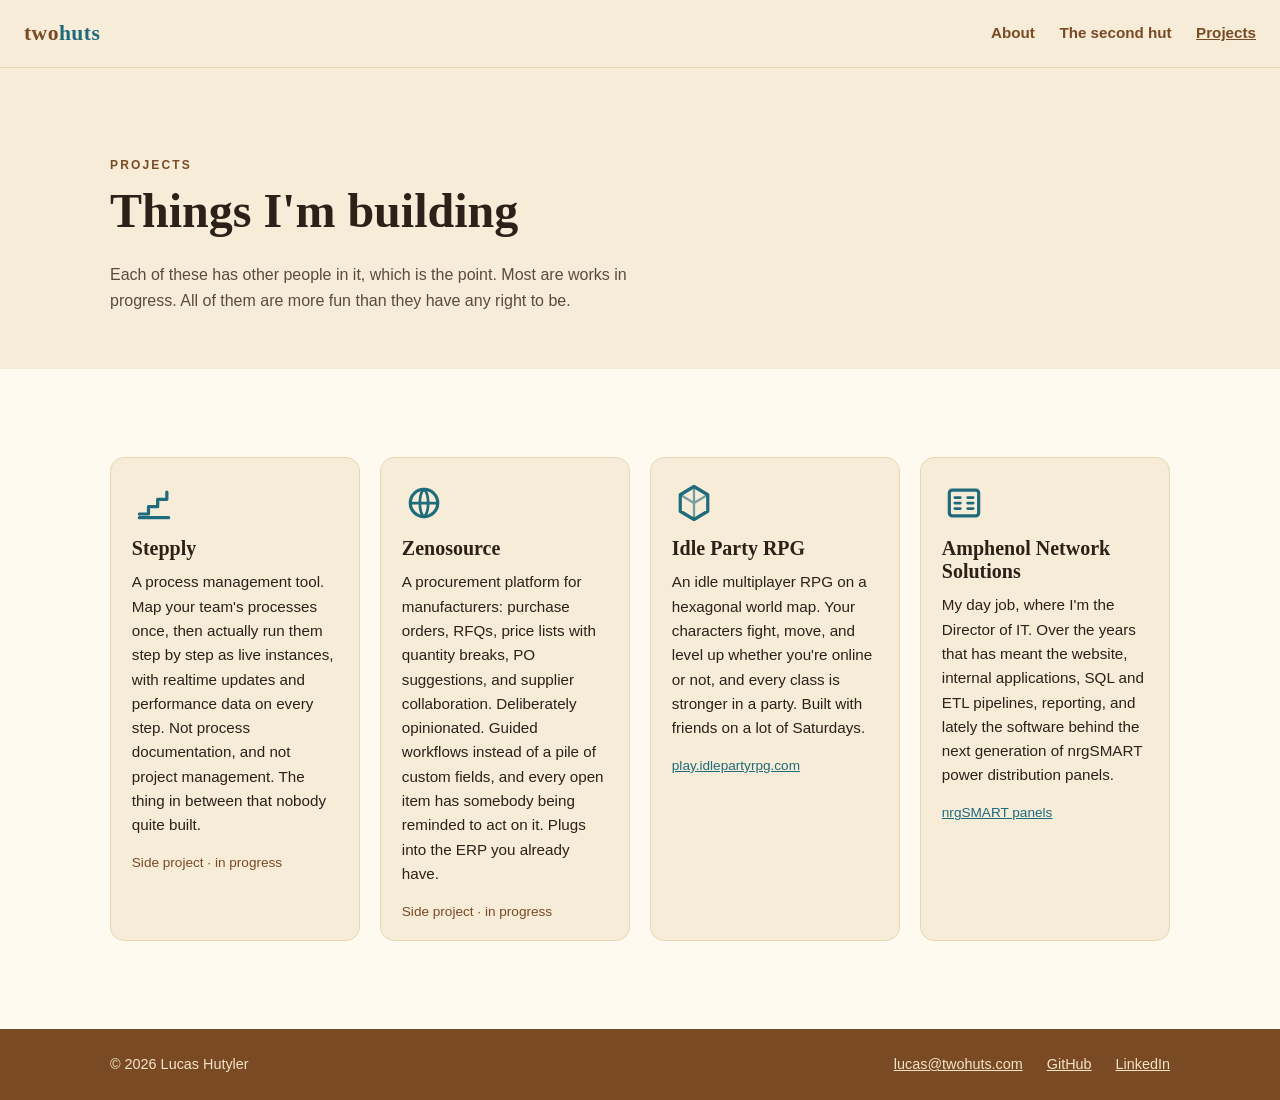
==== projects.html @ bd94ee76 "Story-focused homepage, projects page, hero fixes - Homepage now tells the story: who I am, how I go" ====
<!doctype html>
<html lang="en">
<head>
  <meta charset="utf-8">
  <meta name="viewport" content="width=device-width, initial-scale=1">
  <title>Projects · Two Huts</title>
  <meta name="description" content="What Lucas Hutyler is building: Stepply, Zenosource, Idle Party RPG, and the nrgSMART panels at Amphenol Network Solutions.">
  <link rel="stylesheet" href="styles.css">
  <link rel="icon" href="data:image/svg+xml,%3Csvg xmlns='http://www.w3.org/2000/svg' viewBox='0 0 64 64'%3E%3Crect width='64' height='64' rx='12' fill='%23f5e6c8'/%3E%3Cpath d='M8 30 L20 14 L32 30 Z M32 30 L44 14 L56 30 Z' fill='%23b8743a'/%3E%3Crect x='12' y='30' width='16' height='14' fill='%23e0b880'/%3E%3Crect x='36' y='30' width='16' height='14' fill='%23e0b880'/%3E%3Crect x='0' y='46' width='64' height='18' fill='%23d9c39a'/%3E%3C/svg%3E">
</head>
<body class="subpage">

<header class="topbar">
  <a class="brand" href="index.html">two<span>huts</span></a>
  <nav>
    <a href="index.html#about">About</a>
    <a href="index.html#second-hut">The second hut</a>
    <a href="projects.html" aria-current="page">Projects</a>
  </nav>
</header>

<main>
  <section class="section page-head">
    <div class="wrap">
      <p class="eyebrow">Projects</p>
      <h1>Things I'm building</h1>
      <p class="section-intro">Each of these has other people in it, which is the point. Most are works in progress. All of them are more fun than they have any right to be.</p>
    </div>
  </section>

  <section class="section alt">
    <div class="wrap">
      <ul class="cards">
        <li class="card">
          <div class="card-icon" aria-hidden="true">
            <svg viewBox="0 0 48 48"><path d="M8 36h10v-8h10v-8h10v-8" fill="none" stroke="currentColor" stroke-width="3.5" stroke-linecap="round" stroke-linejoin="round"/><path d="M8 40h32" stroke="currentColor" stroke-width="3.5" stroke-linecap="round"/></svg>
          </div>
          <h3>Stepply</h3>
          <p>A process management tool. Map your team's processes once, then actually run them step by step as live instances, with realtime updates and performance data on every step. Not process documentation, and not project management. The thing in between that nobody quite built.</p>
          <p class="meta">Side project · in progress</p>
        </li>

        <li class="card">
          <div class="card-icon" aria-hidden="true">
            <svg viewBox="0 0 48 48"><circle cx="24" cy="24" r="15" fill="none" stroke="currentColor" stroke-width="3.5"/><path d="M24 9c-6 5-6 25 0 30M24 9c6 5 6 25 0 30M9 24h30" fill="none" stroke="currentColor" stroke-width="3" stroke-linecap="round"/></svg>
          </div>
          <h3>Zenosource</h3>
          <p>A procurement platform for manufacturers: purchase orders, RFQs, price lists with quantity breaks, PO suggestions, and supplier collaboration. Deliberately opinionated. Guided workflows instead of a pile of custom fields, and every open item has somebody being reminded to act on it. Plugs into the ERP you already have.</p>
          <p class="meta">Side project · in progress</p>
        </li>

        <li class="card">
          <div class="card-icon" aria-hidden="true">
            <svg viewBox="0 0 48 48"><path d="M24 6l15 9v18l-15 9-15-9V15z" fill="none" stroke="currentColor" stroke-width="3.5" stroke-linejoin="round"/><path d="M24 6v36M9 15l15 9 15-9" fill="none" stroke="currentColor" stroke-width="2.5" stroke-linejoin="round" opacity=".6"/></svg>
          </div>
          <h3>Idle Party RPG</h3>
          <p>An idle multiplayer RPG on a hexagonal world map. Your characters fight, move, and level up whether you're online or not, and every class is stronger in a party. Built with friends on a lot of Saturdays.</p>
          <p class="meta"><a href="https://play.idlepartyrpg.com">play.idlepartyrpg.com</a></p>
        </li>

        <li class="card">
          <div class="card-icon" aria-hidden="true">
            <svg viewBox="0 0 48 48"><rect x="8" y="10" width="32" height="28" rx="3" fill="none" stroke="currentColor" stroke-width="3.5"/><path d="M14 18h6M14 24h6M14 30h6M28 18h6M28 24h6M28 30h6" stroke="currentColor" stroke-width="3" stroke-linecap="round"/></svg>
          </div>
          <h3>Amphenol Network Solutions</h3>
          <p>My day job, where I'm the Director of IT. Over the years that has meant the website, internal applications, SQL and ETL pipelines, reporting, and lately the software behind the next generation of nrgSMART power distribution panels.</p>
          <p class="meta"><a href="https://amphenol-ns.com/Our-Products/Power-Distribution/nrgILS">nrgSMART panels</a></p>
        </li>
      </ul>
    </div>
  </section>
</main>

<footer class="footer">
  <div class="wrap">
    <p>© <span id="year"></span> Lucas Hutyler</p>
    <p class="links">
      <a href="mailto:lucas@twohuts.com">lucas@twohuts.com</a>
      <a href="https://github.com/lucashutyler">GitHub</a>
      <a href="https://www.linkedin.com/in/luke-hutyler-49a66468">LinkedIn</a>
    </p>
  </div>
</footer>

<script src="script.js"></script>
</body>
</html>
---- styles.css ----
:root {
  --sand: #f6ecd8;
  --sand-deep: #e9d7b3;
  --sea: #2f8fa3;
  --sea-deep: #1f6b7c;
  --wood: #7a4a24;
  --wood-light: #b8743a;
  --ink: #2b2118;
  --ink-soft: #5c4b3b;
  --paper: #fffaf0;
  --max: 1100px;
  --radius: 14px;
  --font: -apple-system, BlinkMacSystemFont, "Segoe UI", Roboto, Helvetica, Arial, sans-serif;
  --serif: Georgia, "Times New Roman", serif;
}

* { box-sizing: border-box; }
html { scroll-behavior: smooth; }
body {
  margin: 0;
  font-family: var(--font);
  color: var(--ink);
  background: var(--sand);
  line-height: 1.6;
}
a { color: var(--sea-deep); }
h1, h2, h3 { font-family: var(--serif); font-weight: 700; line-height: 1.15; margin: 0 0 .5em; }
h2 { font-size: clamp(1.7rem, 3vw, 2.4rem); }
h3 { font-size: 1.25rem; }
p { margin: 0 0 1em; }

.wrap { max-width: var(--max); margin: 0 auto; padding: 0 1.25rem; }
.wrap.narrow { max-width: 720px; }

/* ---------- top bar ---------- */
.topbar {
  position: absolute;
  top: 0; left: 0; right: 0;
  z-index: 5;
  display: flex;
  justify-content: space-between;
  align-items: center;
  padding: 1rem 1.5rem;
}
.brand {
  font-family: var(--serif);
  font-size: 1.35rem;
  font-weight: 700;
  color: var(--wood);
  text-decoration: none;
  letter-spacing: .02em;
}
.brand span { color: var(--sea-deep); }
.topbar nav a {
  color: var(--wood);
  text-decoration: none;
  margin-left: 1.25rem;
  font-weight: 600;
  font-size: .95rem;
}
.topbar nav a:hover { text-decoration: underline; }

/* ---------- hero ---------- */
.hero {
  position: relative;
  min-height: 100svh;
  display: grid;
  grid-template-rows: 1fr auto;
  overflow: hidden;
  background: linear-gradient(#fbe3b6 0%, #f9c98a 55%, #f4a86d 100%);
}
.scene {
  position: absolute;
  inset: 0;
}
.scene svg {
  width: 100%;
  height: 100%;
  display: block;
}
.hero-copy {
  position: relative;
  z-index: 2;
  padding: clamp(5rem, 14vh, 9rem) 1.5rem 0;
  max-width: 560px;
  pointer-events: none;
}
.hero-copy > * { pointer-events: auto; width: fit-content; }
.eyebrow {
  text-transform: uppercase;
  letter-spacing: .18em;
  font-size: .75rem;
  color: var(--wood);
  font-weight: 700;
  margin-bottom: .5rem;
}
.hero h1 {
  font-size: clamp(2.4rem, 6vw, 4.2rem);
  color: var(--ink);
  margin-bottom: .3em;
}
.lede {
  font-size: clamp(1.05rem, 2vw, 1.3rem);
  color: var(--ink-soft);
  max-width: 34ch;
}
.hint {
  font-size: .85rem;
  color: var(--wood);
  opacity: .75;
}

/* hut interaction */
.hut { cursor: pointer; outline: none; }
.hut .hut-body { transition: transform .25s ease, filter .25s ease; }
.hut .shadow { transition: transform .25s ease, opacity .25s ease; }
.hut:hover .hut-body, .hut:focus-visible .hut-body, .hut.active .hut-body {
  transform: translateY(-8px);
  filter: drop-shadow(0 10px 8px rgba(80, 40, 10, .28));
}
.hut:hover .shadow, .hut:focus-visible .shadow, .hut.active .shadow { transform: scale(1.06); transform-origin: center; opacity: .35; }
.hut .sign { animation: sway 3s ease-in-out infinite; transform-origin: 0 -8px; }
@keyframes sway {
  0%, 100% { transform: rotate(-4deg); }
  50% { transform: rotate(4deg); }
}
.wave { animation: drift 6s linear infinite; }
.wave.w2 { animation-duration: 8s; animation-direction: reverse; }
.wave.w3 { animation-duration: 10s; }
@keyframes drift {
  from { transform: translateX(0); }
  to { transform: translateX(-60px); }
}
@media (prefers-reduced-motion: reduce) {
  .wave, .hut .sign { animation: none; }
}

.hut-captions {
  position: relative;
  z-index: 2;
  padding: 0 1.5rem 1.5rem;
  min-height: 5.5rem;
  pointer-events: none;
}
.caption.show { pointer-events: auto; }
.caption {
  display: none;
  background: rgba(255, 250, 240, .92);
  border: 1px solid rgba(122, 74, 36, .25);
  border-radius: var(--radius);
  padding: .9rem 1.1rem;
  max-width: 520px;
  color: var(--ink-soft);
  box-shadow: 0 8px 24px rgba(80, 40, 10, .12);
}
.caption strong { color: var(--ink); display: block; margin-bottom: .15rem; }
.caption.show { display: block; }

/* ---------- sections ---------- */
.section { padding: clamp(3rem, 8vw, 5.5rem) 0; }
.section.alt { background: var(--paper); }
.section-intro { color: var(--ink-soft); max-width: 60ch; margin-bottom: 2rem; }
.prose { max-width: 62ch; font-size: 1.05rem; }
.prose.two-col { max-width: none; display: grid; grid-template-columns: 1fr 1fr; gap: 2.5rem; }
.placeholder {
  color: var(--ink-soft);
  font-style: italic;
  border-left: 3px dashed var(--sand-deep);
  padding-left: .8rem;
}

/* ---------- project cards ---------- */
.cards {
  list-style: none;
  padding: 0;
  margin: 0;
  display: grid;
  grid-template-columns: repeat(auto-fit, minmax(230px, 1fr));
  gap: 1.25rem;
}
.card {
  background: var(--sand);
  border: 1px solid var(--sand-deep);
  border-radius: var(--radius);
  padding: 1.4rem 1.3rem 1.1rem;
  transition: transform .2s ease, box-shadow .2s ease;
}
.card:hover { transform: translateY(-3px); box-shadow: 0 10px 24px rgba(80, 40, 10, .12); }
.card-icon {
  width: 44px; height: 44px;
  color: var(--sea-deep);
  margin-bottom: .8rem;
}
.card-icon svg { width: 100%; height: 100%; }
.card p { font-size: .95rem; margin: 0; }

/* ---------- people ---------- */
.people {
  list-style: none;
  padding: 0;
  margin: 2rem 0;
  display: grid;
  grid-template-columns: repeat(auto-fit, minmax(300px, 1fr));
  gap: 1.5rem 2.5rem;
}
.people li { border-top: 2px solid var(--sand-deep); padding-top: 1rem; }
.people h3 { color: var(--wood); margin-bottom: .3rem; }
.people p { margin: 0; color: var(--ink-soft); }
.aside h3 { color: var(--wood); font-size: 1.1rem; }
.plain-list { padding-left: 1.1rem; margin: 0; color: var(--ink-soft); }
.plain-list li { margin-bottom: .35rem; }

.button {
  display: inline-block;
  background: var(--sea-deep);
  color: #fff;
  text-decoration: none;
  padding: .7rem 1.2rem;
  border-radius: 999px;
  font-weight: 600;
  transition: background .2s ease, transform .2s ease;
}
.button:hover { background: var(--sea); transform: translateY(-1px); }

/* ---------- subpages ---------- */
.subpage .topbar { position: sticky; background: var(--sand); border-bottom: 1px solid var(--sand-deep); }
.subpage .topbar a[aria-current="page"] { text-decoration: underline; }
.page-head { padding-bottom: 1.5rem; }
.page-head h1 { font-size: clamp(2rem, 4vw, 3rem); }
.card .meta { margin-top: .9rem; font-size: .85rem; color: var(--wood); }
.card p + p { margin-top: .6rem; }

/* ---------- footer ---------- */
.footer {
  background: var(--wood);
  color: #f3e3c8;
  padding: 1.5rem 0;
  font-size: .9rem;
}
.footer .wrap { display: flex; flex-wrap: wrap; justify-content: space-between; gap: .5rem 1.5rem; }
.footer p { margin: 0; }
.footer .links a { color: #f3e3c8; margin-right: 1.25rem; }
.footer .links a:last-child { margin-right: 0; }

/* ---------- responsive ---------- */
/* Below 960px the scene is cropped to the huts and sits under the copy (see script.js). */
@media (max-width: 959px) {
  .hero { min-height: 92svh; }
  .hero-copy { padding-top: 5rem; max-width: none; }
  .scene { top: auto; height: 62%; }
  .hut-captions { min-height: 0; }
  .caption { font-size: .92rem; }
}
@media (max-width: 720px) {
  .topbar { padding: .85rem 1rem; }
  .topbar nav a { margin-left: .8rem; font-size: .85rem; }
  .prose.two-col { grid-template-columns: 1fr; gap: 1rem; }
  .hero-copy { padding-top: 4.5rem; }
}
@media (max-width: 420px) {
  .topbar nav a { margin-left: .6rem; font-size: .78rem; }
  .brand { font-size: 1.15rem; }
}
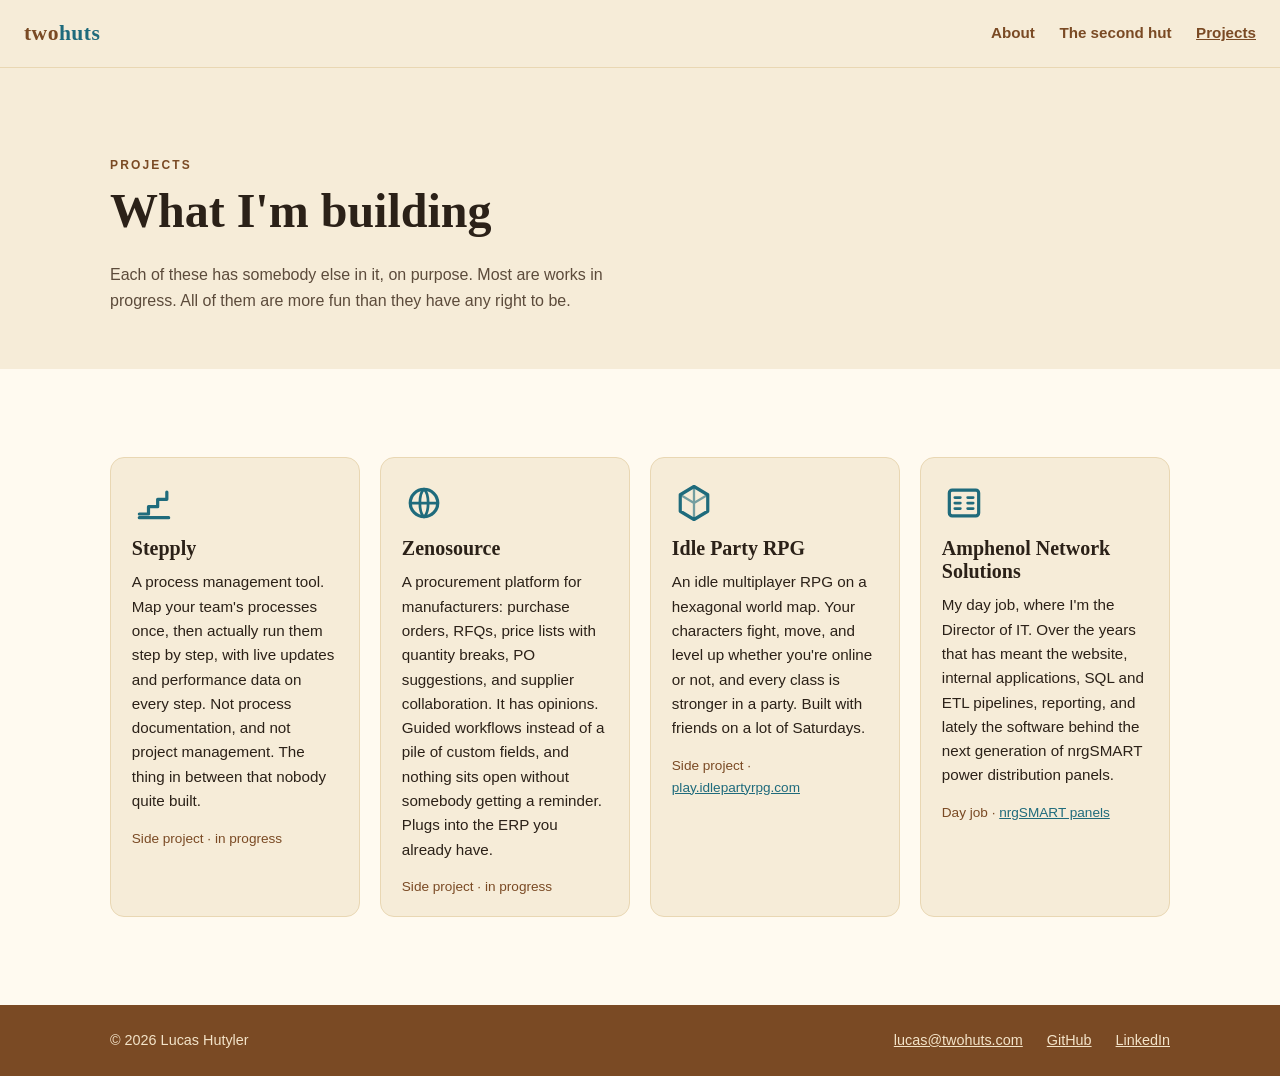
==== commit b465fcd9: "Editorial pass: premise in the eyebrow, end on the closer, a11y and launch fixes Prose and structure" ====
--- a/projects.html
+++ b/projects.html
@@ -4,9 +4,23 @@
   <meta charset="utf-8">
   <meta name="viewport" content="width=device-width, initial-scale=1">
   <title>Projects · Two Huts</title>
-  <meta name="description" content="What Lucas Hutyler is building: Stepply, Zenosource, Idle Party RPG, and the nrgSMART panels at Amphenol Network Solutions.">
+  <meta name="description" content="What Lucas Hutyler is building: Stepply, Zenosource, Idle Party RPG, and the software behind the nrgSMART panels at Amphenol Network Solutions.">
+  <link rel="canonical" href="https://twohuts.com/projects.html">
+  <meta name="theme-color" content="#f6ecd8">
+  <meta property="og:type" content="website">
+  <meta property="og:site_name" content="Two Huts">
+  <meta property="og:title" content="Projects · Two Huts">
+  <meta property="og:description" content="What Lucas Hutyler is building: Stepply, Zenosource, Idle Party RPG, and the software behind the nrgSMART panels at Amphenol Network Solutions.">
+  <meta property="og:url" content="https://twohuts.com/projects.html">
+  <meta property="og:image" content="https://twohuts.com/og.png">
+  <meta property="og:image:width" content="1200">
+  <meta property="og:image:height" content="630">
+  <meta property="og:image:alt" content="Two thatched huts on a sunset beach. Text reads: Lucas Hutyler. Software engineer since 2011. Happiest building things with other people.">
+  <meta name="twitter:card" content="summary_large_image">
   <link rel="stylesheet" href="styles.css">
-  <link rel="icon" href="data:image/svg+xml,%3Csvg xmlns='http://www.w3.org/2000/svg' viewBox='0 0 64 64'%3E%3Crect width='64' height='64' rx='12' fill='%23f5e6c8'/%3E%3Cpath d='M8 30 L20 14 L32 30 Z M32 30 L44 14 L56 30 Z' fill='%23b8743a'/%3E%3Crect x='12' y='30' width='16' height='14' fill='%23e0b880'/%3E%3Crect x='36' y='30' width='16' height='14' fill='%23e0b880'/%3E%3Crect x='0' y='46' width='64' height='18' fill='%23d9c39a'/%3E%3C/svg%3E">
+  <link rel="icon" href="favicon.png" sizes="32x32" type="image/png">
+  <link rel="icon" href="favicon.svg" type="image/svg+xml">
+  <link rel="apple-touch-icon" href="apple-touch-icon.png">
 </head>
 <body class="subpage">
 
@@ -23,8 +37,8 @@
   <section class="section page-head">
     <div class="wrap">
       <p class="eyebrow">Projects</p>
-      <h1>Things I'm building</h1>
-      <p class="section-intro">Each of these has other people in it, which is the point. Most are works in progress. All of them are more fun than they have any right to be.</p>
+      <h1>What I'm building</h1>
+      <p class="section-intro">Each of these has somebody else in it, on purpose. Most are works in progress. All of them are more fun than they have any right to be.</p>
     </div>
   </section>
 
@@ -35,8 +49,8 @@
           <div class="card-icon" aria-hidden="true">
             <svg viewBox="0 0 48 48"><path d="M8 36h10v-8h10v-8h10v-8" fill="none" stroke="currentColor" stroke-width="3.5" stroke-linecap="round" stroke-linejoin="round"/><path d="M8 40h32" stroke="currentColor" stroke-width="3.5" stroke-linecap="round"/></svg>
           </div>
-          <h3>Stepply</h3>
-          <p>A process management tool. Map your team's processes once, then actually run them step by step as live instances, with realtime updates and performance data on every step. Not process documentation, and not project management. The thing in between that nobody quite built.</p>
+          <h2>Stepply</h2>
+          <p>A process management tool. Map your team's processes once, then actually run them step by step, with live updates and performance data on every step. Not process documentation, and not project management. The thing in between that nobody quite built.</p>
           <p class="meta">Side project · in progress</p>
         </li>
 
@@ -44,8 +58,8 @@
           <div class="card-icon" aria-hidden="true">
             <svg viewBox="0 0 48 48"><circle cx="24" cy="24" r="15" fill="none" stroke="currentColor" stroke-width="3.5"/><path d="M24 9c-6 5-6 25 0 30M24 9c6 5 6 25 0 30M9 24h30" fill="none" stroke="currentColor" stroke-width="3" stroke-linecap="round"/></svg>
           </div>
-          <h3>Zenosource</h3>
-          <p>A procurement platform for manufacturers: purchase orders, RFQs, price lists with quantity breaks, PO suggestions, and supplier collaboration. Deliberately opinionated. Guided workflows instead of a pile of custom fields, and every open item has somebody being reminded to act on it. Plugs into the ERP you already have.</p>
+          <h2>Zenosource</h2>
+          <p>A procurement platform for manufacturers: purchase orders, RFQs, price lists with quantity breaks, PO suggestions, and supplier collaboration. It has opinions. Guided workflows instead of a pile of custom fields, and nothing sits open without somebody getting a reminder. Plugs into the ERP you already have.</p>
           <p class="meta">Side project · in progress</p>
         </li>
 
@@ -53,18 +67,18 @@
           <div class="card-icon" aria-hidden="true">
             <svg viewBox="0 0 48 48"><path d="M24 6l15 9v18l-15 9-15-9V15z" fill="none" stroke="currentColor" stroke-width="3.5" stroke-linejoin="round"/><path d="M24 6v36M9 15l15 9 15-9" fill="none" stroke="currentColor" stroke-width="2.5" stroke-linejoin="round" opacity=".6"/></svg>
           </div>
-          <h3>Idle Party RPG</h3>
+          <h2>Idle Party RPG</h2>
           <p>An idle multiplayer RPG on a hexagonal world map. Your characters fight, move, and level up whether you're online or not, and every class is stronger in a party. Built with friends on a lot of Saturdays.</p>
-          <p class="meta"><a href="https://play.idlepartyrpg.com">play.idlepartyrpg.com</a></p>
+          <p class="meta">Side project · <a href="https://play.idlepartyrpg.com">play.idlepartyrpg.com</a></p>
         </li>
 
         <li class="card">
           <div class="card-icon" aria-hidden="true">
             <svg viewBox="0 0 48 48"><rect x="8" y="10" width="32" height="28" rx="3" fill="none" stroke="currentColor" stroke-width="3.5"/><path d="M14 18h6M14 24h6M14 30h6M28 18h6M28 24h6M28 30h6" stroke="currentColor" stroke-width="3" stroke-linecap="round"/></svg>
           </div>
-          <h3>Amphenol Network Solutions</h3>
+          <h2>Amphenol Network Solutions</h2>
           <p>My day job, where I'm the Director of IT. Over the years that has meant the website, internal applications, SQL and ETL pipelines, reporting, and lately the software behind the next generation of nrgSMART power distribution panels.</p>
-          <p class="meta"><a href="https://amphenol-ns.com/Our-Products/Power-Distribution/nrgILS">nrgSMART panels</a></p>
+          <p class="meta">Day job · <a href="https://amphenol-ns.com/Our-Products/Power-Distribution/nrgILS">nrgSMART panels</a></p>
         </li>
       </ul>
     </div>
@@ -73,7 +87,7 @@
 
 <footer class="footer">
   <div class="wrap">
-    <p>© <span id="year"></span> Lucas Hutyler</p>
+    <p>© <span id="year">2026</span> Lucas Hutyler</p>
     <p class="links">
       <a href="mailto:lucas@twohuts.com">lucas@twohuts.com</a>
       <a href="https://github.com/lucashutyler">GitHub</a>
--- a/styles.css
+++ b/styles.css
@@ -4,7 +4,6 @@
   --sea: #2f8fa3;
   --sea-deep: #1f6b7c;
   --wood: #7a4a24;
-  --wood-light: #b8743a;
   --ink: #2b2118;
   --ink-soft: #5c4b3b;
   --paper: #fffaf0;
@@ -16,6 +15,7 @@
 
 * { box-sizing: border-box; }
 html { scroll-behavior: smooth; }
+@media (prefers-reduced-motion: reduce) { html { scroll-behavior: auto; } }
 body {
   margin: 0;
   font-family: var(--font);
@@ -63,6 +63,7 @@
 /* ---------- hero ---------- */
 .hero {
   position: relative;
+  min-height: 100vh;
   min-height: 100svh;
   display: grid;
   grid-template-rows: 1fr auto;
@@ -107,32 +108,60 @@
 .hint {
   font-size: .85rem;
   color: var(--wood);
-  opacity: .75;
 }
 
 /* hut interaction */
 .hut { cursor: pointer; outline: none; }
 .hut .hut-body { transition: transform .25s ease, filter .25s ease; }
-.hut .shadow { transition: transform .25s ease, opacity .25s ease; }
+.hut .shadow { transition: transform .25s ease, opacity .25s ease; transform-box: fill-box; transform-origin: center; }
 .hut:hover .hut-body, .hut:focus-visible .hut-body, .hut.active .hut-body {
   transform: translateY(-8px);
   filter: drop-shadow(0 10px 8px rgba(80, 40, 10, .28));
 }
-.hut:hover .shadow, .hut:focus-visible .shadow, .hut.active .shadow { transform: scale(1.06); transform-origin: center; opacity: .35; }
+.hut:hover .shadow, .hut:focus-visible .shadow, .hut.active .shadow { transform: scale(1.06); opacity: .35; }
 .hut .sign { animation: sway 3s ease-in-out infinite; transform-origin: 0 -8px; }
 @keyframes sway {
   0%, 100% { transform: rotate(-4deg); }
   50% { transform: rotate(4deg); }
 }
-.wave { animation: drift 6s linear infinite; }
-.wave.w2 { animation-duration: 8s; animation-direction: reverse; }
-.wave.w3 { animation-duration: 10s; }
+.wave { animation: drift 9s linear infinite; }
+.wave.w2 { animation-duration: 12s; animation-direction: reverse; }
+.wave.w3 { animation-duration: 15s; }
+/* Each wave repeats every 120 units (crest + trough), so shift a full period per loop. */
 @keyframes drift {
   from { transform: translateX(0); }
-  to { transform: translateX(-60px); }
-}
+  to { transform: translateX(-120px); }
+}
+/* ---------- gulls: gentle wandering sway ---------- */
+.gull { animation: gull-sway 7s ease-in-out infinite; }
+.gull2 { animation-duration: 9s; animation-delay: -3s; }
+.gull3 { animation-duration: 8s; animation-delay: -5s; }
+@keyframes gull-sway {
+  0%, 100% { transform: translate(0, 0) rotate(0deg); }
+  25% { transform: translate(7px, -5px) rotate(4deg); }
+  50% { transform: translate(15px, 1px) rotate(-2deg); }
+  75% { transform: translate(6px, 6px) rotate(3deg); }
+}
+
+/* ---------- snorkeler: drifts gently between the two huts ---------- */
+.snorkeler {
+  animation: snorkel-swim 48s ease-in-out infinite;
+}
+.snorkeler .bob { animation: snorkel-bob 3.2s ease-in-out infinite; }
+@keyframes snorkel-swim {
+  0%   { transform: translateX(-160px) scaleX(1); }
+  48%  { transform: translateX(160px) scaleX(1); }
+  50%  { transform: translateX(160px) scaleX(-1); }
+  98%  { transform: translateX(-160px) scaleX(-1); }
+  100% { transform: translateX(-160px) scaleX(1); }
+}
+@keyframes snorkel-bob {
+  0%, 100% { transform: translateY(0); }
+  50% { transform: translateY(2px); }
+}
+
 @media (prefers-reduced-motion: reduce) {
-  .wave, .hut .sign { animation: none; }
+  .wave, .hut .sign, .gull, .snorkeler, .snorkeler .bob { animation: none; }
 }
 
 .hut-captions {
@@ -162,12 +191,6 @@
 .section-intro { color: var(--ink-soft); max-width: 60ch; margin-bottom: 2rem; }
 .prose { max-width: 62ch; font-size: 1.05rem; }
 .prose.two-col { max-width: none; display: grid; grid-template-columns: 1fr 1fr; gap: 2.5rem; }
-.placeholder {
-  color: var(--ink-soft);
-  font-style: italic;
-  border-left: 3px dashed var(--sand-deep);
-  padding-left: .8rem;
-}
 
 /* ---------- project cards ---------- */
 .cards {
@@ -193,6 +216,7 @@
 }
 .card-icon svg { width: 100%; height: 100%; }
 .card p { font-size: .95rem; margin: 0; }
+.card h2 { font-size: 1.25rem; }
 
 /* ---------- people ---------- */
 .people {
@@ -245,7 +269,7 @@
 /* ---------- responsive ---------- */
 /* Below 960px the scene is cropped to the huts and sits under the copy (see script.js). */
 @media (max-width: 959px) {
-  .hero { min-height: 92svh; }
+  .hero { min-height: 92vh; min-height: 92svh; }
   .hero-copy { padding-top: 5rem; max-width: none; }
   .scene { top: auto; height: 62%; }
   .hut-captions { min-height: 0; }
@@ -261,3 +285,127 @@
   .topbar nav a { margin-left: .6rem; font-size: .78rem; }
   .brand { font-size: 1.15rem; }
 }
+
+/* ---------- second hut stage ---------- */
+.js .people { display: none; }
+html:not(.js) .hut-stage { display: none; }
+
+.hut-stage {
+  display: grid;
+  grid-template-columns: minmax(280px, 400px) 1fr;
+  gap: 2rem 3.5rem;
+  align-items: start;
+  margin: 2rem 0 1.5rem;
+}
+.stage-svg { width: 100%; height: auto; display: block; overflow: visible; }
+.visitor-blurb { min-height: 8rem; transition: opacity .3s ease; padding: 0 .25rem; }
+.visitor-blurb.swap { opacity: 0; }
+.visitor-name { color: var(--wood); margin: .5rem 0 .3rem; font-size: 1.3rem; font-family: var(--serif); font-weight: 700; line-height: 1.15; }
+.visitor-text { margin: 0; color: var(--ink-soft); }
+
+.cloud-hint { color: var(--ink-soft); font-size: .95rem; text-align: center; margin-bottom: 1rem; }
+.cloud {
+  display: flex;
+  flex-wrap: wrap;
+  justify-content: center;
+  align-items: center;
+  gap: .7rem 1rem;
+  padding: 1rem .5rem;
+}
+.chip {
+  --chip: var(--wood);
+  font-family: var(--serif);
+  font-weight: 700;
+  line-height: 1.1;
+  color: var(--chip);
+  background: var(--paper);
+  border: 2px solid var(--sand-deep);
+  border-radius: 999px;
+  padding: .35em .85em;
+  cursor: pointer;
+  transform: rotate(var(--tilt, 0deg));
+  transition: transform .2s ease, background .2s ease, border-color .2s ease, color .2s ease, box-shadow .2s ease;
+}
+.chip.s1 { font-size: .95rem; }
+.chip.s2 { font-size: 1.2rem; }
+.chip.s3 { font-size: 1.5rem; }
+.chip:hover, .chip:focus-visible { transform: rotate(0deg) translateY(-2px) scale(1.05); border-color: var(--chip); }
+.chip:focus-visible { outline: 3px solid var(--sea-deep); outline-offset: 3px; }
+.chip[aria-pressed="true"] {
+  background: var(--chip);
+  border-color: var(--chip);
+  color: #fff;
+  transform: rotate(0deg) scale(1.08);
+  box-shadow: 0 6px 16px rgba(80, 40, 10, .18);
+}
+
+/* visitors walk in from the left and leave to the right */
+.visitor { animation: walk-in .9s cubic-bezier(.2,.7,.3,1) both; }
+.visitor .bob { animation: bob .3s ease-in-out 3; }
+.visitor.leave { animation: walk-out .55s ease-in both; }
+.visitor.leave .bob { animation: bob .28s ease-in-out 2; }
+@keyframes walk-in {
+  from { transform: translateX(-150px); opacity: 0; }
+  20% { opacity: 1; }
+  to { transform: translateX(0); opacity: 1; }
+}
+@keyframes walk-out {
+  from { transform: translateX(0); opacity: 1; }
+  80% { opacity: 1; }
+  to { transform: translateX(150px); opacity: 0; }
+}
+@keyframes bob {
+  0%, 100% { transform: translateY(0); }
+  50% { transform: translateY(-4px); }
+}
+@media (prefers-reduced-motion: reduce) {
+  .visitor, .visitor.leave, .visitor .bob { animation: none; }
+  .visitor.leave { display: none; }
+}
+
+@media (max-width: 800px) {
+  .hut-stage { grid-template-columns: 1fr; gap: 1rem; }
+  .stage { max-width: 360px; margin: 0 auto; }
+  .visitor-blurb { min-height: 0; }
+}
+
+/* ---------- the 2017 sketch ---------- */
+.name-story {
+  display: grid;
+  grid-template-columns: 1fr minmax(240px, 340px);
+  gap: 1.5rem 3rem;
+  align-items: center;
+}
+.sketch {
+  margin: 0;
+  background: #fffdf7;
+  background-image: repeating-linear-gradient(to bottom, transparent 0 27px, rgba(120, 160, 200, .25) 27px 28px);
+  border: 1px solid var(--sand-deep);
+  border-radius: 6px;
+  padding: 1rem 1rem .6rem;
+  box-shadow: 0 8px 22px rgba(80, 40, 10, .1);
+  transform: rotate(-1.5deg);
+}
+.sketch-svg { width: 100%; height: auto; display: block; }
+.sketch figcaption { font-size: .8rem; color: var(--ink-soft); font-style: italic; text-align: center; margin-top: .4rem; }
+
+/* draw-on when scrolled into view */
+.js .sketch .ink path { stroke-dasharray: 1; stroke-dashoffset: 1; }
+.js .sketch .ink path[fill="#2b2118"] { fill-opacity: 0; }
+.sketch.drawn .ink path { animation: draw 1.1s ease-out forwards; }
+.sketch.drawn .stroke-group:nth-child(1) path { animation-delay: .1s; }
+.sketch.drawn .stroke-group:nth-child(2) path { animation-delay: .7s; }
+.sketch.drawn .stroke-group:nth-child(3) path { animation-delay: 1.6s; }
+.sketch.drawn .stroke-group:nth-child(4) path { animation-delay: 2.0s; }
+.sketch.drawn .stroke-group:nth-child(5) path { animation-delay: 2.9s; }
+.sketch.drawn .ink path[fill="#2b2118"] { animation-name: draw-fill; }
+@keyframes draw { to { stroke-dashoffset: 0; } }
+@keyframes draw-fill { from { fill-opacity: 0; } 60% { fill-opacity: 0; stroke-dashoffset: 0; } to { stroke-dashoffset: 0; fill-opacity: 1; } }
+@media (prefers-reduced-motion: reduce) {
+  /* The [fill] selector matches the doorway rule's specificity so fill-opacity: 1 wins there too. */
+  .js .sketch .ink path, .js .sketch .ink path[fill="#2b2118"] { stroke-dashoffset: 0; fill-opacity: 1; animation: none !important; }
+}
+@media (max-width: 800px) {
+  .name-story { grid-template-columns: 1fr; }
+  .sketch { max-width: 320px; margin: .5rem auto 0; }
+}
